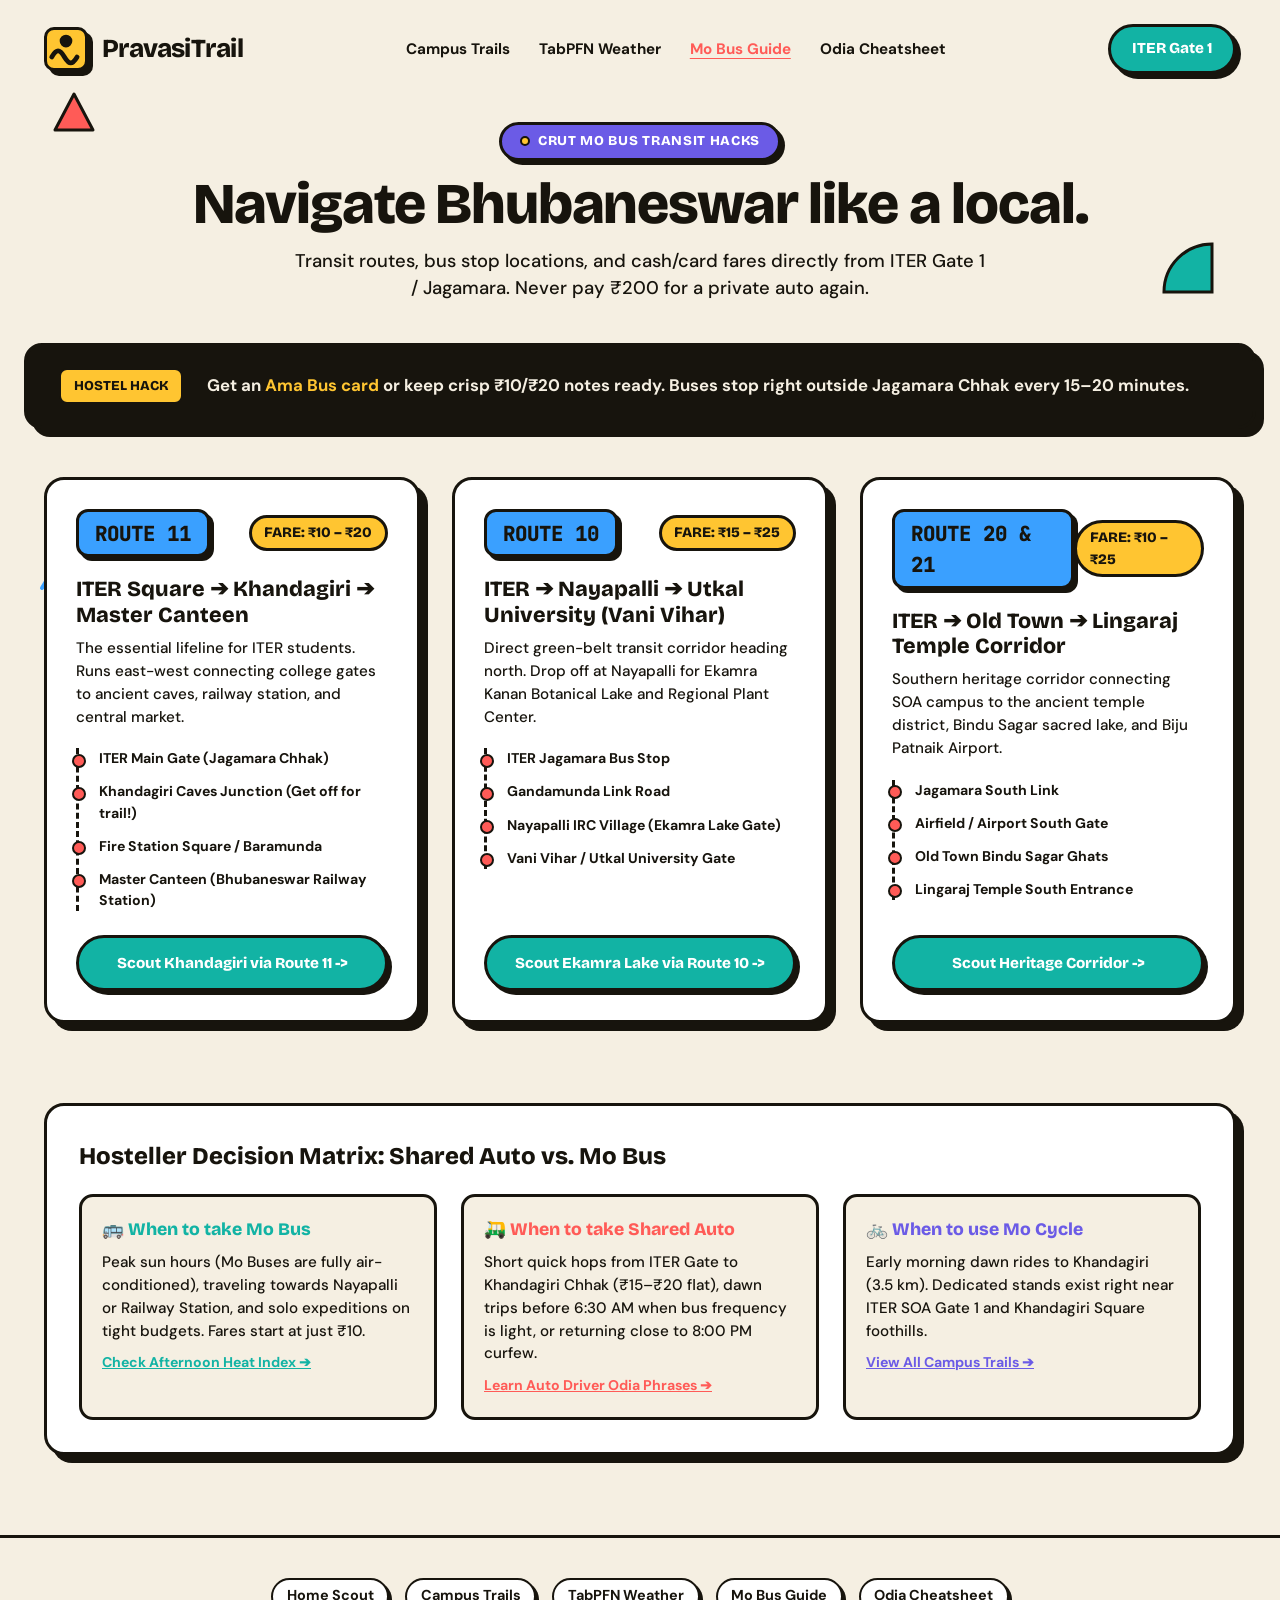
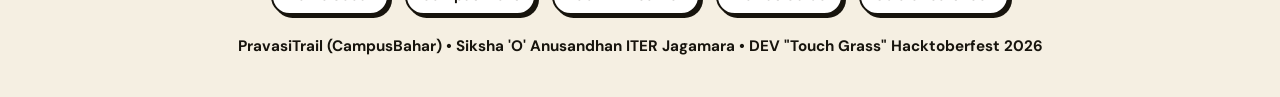
==== static/mobus.html @ 9d5cad92 "initial commit" ====
<!DOCTYPE html>
<html lang="en">
<head>
  <meta charset="UTF-8">
  <meta name="viewport" content="width=device-width, initial-scale=1.0">
  <title>Mo Bus Guide | PravasiTrail (CampusBahar)</title>
  <link rel="preconnect" href="https://fonts.googleapis.com">
  <link rel="preconnect" href="https://fonts.gstatic.com" crossorigin>
  <link href="https://fonts.googleapis.com/css2?family=Bricolage+Grotesque:opsz,wght@12..96,700;12..96,800&family=DM+Sans:wght@400;500;700&family=JetBrains+Mono:wght@600;800&display=swap" rel="stylesheet">
  <style>
    :root {
      --bg-cream: #f5efe2;
      --ink: #17140d;
      --teal: #12b3a4;
      --coral: #ff5b57;
      --mustard: #ffc531;
      --violet: #6b5be6;
      --sky: #3aa0ff;
      --white: #ffffff;
      
      --font-display: 'Bricolage Grotesque', -apple-system, BlinkMacSystemFont, sans-serif;
      --font-body: 'DM Sans', -apple-system, BlinkMacSystemFont, sans-serif;
      --font-mono: 'JetBrains Mono', monospace;
      
      --border-hard: 3px solid #17140d;
      --shadow-lg: 8px 8px 0 #17140d;
      --shadow-md: 5px 5px 0 #17140d;
      --shadow-sm: 4px 4px 0 #17140d;
      --shadow-active: 2px 2px 0 #17140d;
    }

    * { box-sizing: border-box; margin: 0; padding: 0; }

    body {
      background-color: var(--bg-cream);
      color: var(--ink);
      font-family: var(--font-body);
      min-height: 100vh;
      overflow-x: hidden;
      position: relative;
      line-height: 1.5;
    }

    ::selection { background: var(--mustard); color: var(--ink); }

    /* CONFETTI ANIMATIONS */
    @keyframes drift {
      0% { transform: translateY(0px) rotate(0deg); }
      50% { transform: translateY(-24px) rotate(15deg); }
      100% { transform: translateY(0px) rotate(0deg); }
    }
    @keyframes bob {
      0% { transform: translateY(0px); }
      50% { transform: translateY(-16px); }
      100% { transform: translateY(0px); }
    }

    .confetti-layer {
      position: absolute; top: 0; left: 0; width: 100%; height: 100%;
      pointer-events: none; z-index: 0; overflow: hidden;
    }
    .confetti-item { position: absolute; pointer-events: none; }
    .c-tri-coral { top: 90px; left: 4%; animation: drift 7s ease-in-out infinite; }
    .c-arc-teal { top: 240px; right: 5%; animation: drift 9s ease-in-out infinite; }
    .c-zigzag-sky { top: 560px; left: 3%; animation: bob 7s ease-in-out infinite; }

    /* NAVBAR */
    .nav-container {
      position: relative; z-index: 10;
      max-width: 1240px; margin: 0 auto;
      padding: 1.5rem 1.5rem 1rem;
      display: flex; align-items: center; justify-content: space-between; gap: 1rem;
    }
    .brand-wrap {
      display: flex; align-items: center; gap: 0.85rem;
      text-decoration: none; color: var(--ink);
    }
    .brand-tile {
      width: 44px; height: 44px;
      background: var(--mustard);
      border: var(--border-hard);
      box-shadow: var(--shadow-md);
      border-radius: 10px;
      display: flex; align-items: center; justify-content: center;
    }
    .brand-name {
      font-family: var(--font-display);
      font-weight: 800; font-size: 26px;
      letter-spacing: -0.02em;
    }
    .nav-links { display: flex; align-items: center; gap: 1.8rem; list-style: none; }
    .nav-links a {
      color: var(--ink); font-weight: 700; font-size: 0.95rem;
      text-decoration: none; transition: color 0.15s ease;
    }
    .nav-links a:hover, .nav-links a.active {
      color: var(--coral); text-decoration: underline; text-underline-offset: 4px;
    }
    .btn-gate {
      background: var(--teal); color: var(--white);
      font-family: var(--font-display); font-weight: 800; font-size: 0.95rem;
      padding: 0.65rem 1.3rem;
      border: var(--border-hard); box-shadow: var(--shadow-md);
      border-radius: 9999px; text-decoration: none;
      display: inline-flex; align-items: center; gap: 0.4rem;
      transition: transform 0.15s ease, box-shadow 0.15s ease;
    }
    .btn-gate:hover {
      transform: translate(3px, 3px); box-shadow: var(--shadow-active);
    }

    /* HEADER */
    .page-header {
      position: relative; z-index: 1;
      max-width: 1240px; margin: 2rem auto 2.5rem;
      padding: 0 1.5rem; text-align: center;
    }
    .eyebrow-pill {
      display: inline-flex; align-items: center; gap: 0.5rem;
      background: var(--violet); color: var(--white);
      border: var(--border-hard); box-shadow: var(--shadow-sm);
      border-radius: 9999px; padding: 0.4rem 1.1rem;
      font-family: var(--font-display); font-size: 0.85rem; font-weight: 800;
      letter-spacing: 0.05em; text-transform: uppercase; margin-bottom: 0.85rem;
    }
    .eyebrow-dot {
      width: 10px; height: 10px; background: var(--mustard);
      border: 2px solid var(--ink); border-radius: 50%;
    }
    .page-title {
      font-family: var(--font-display);
      font-size: clamp(2.4rem, 4.5vw, 3.8rem);
      font-weight: 800; line-height: 1.05; letter-spacing: -0.02em;
      margin-bottom: 0.8rem;
    }
    .page-lead {
      font-size: 1.15rem; font-weight: 500;
      max-width: 700px; margin: 0 auto; color: var(--ink);
    }

    /* PRO TIPS BANNER */
    .protip-banner {
      background: var(--ink); color: var(--white);
      border: var(--border-hard); box-shadow: var(--shadow-lg);
      border-radius: 18px; max-width: 1240px; margin: 0 auto 3rem;
      padding: 1.4rem 2rem; display: flex; align-items: center; gap: 1.5rem;
    }
    .protip-badge {
      background: var(--mustard); color: var(--ink);
      font-family: var(--font-display); font-weight: 800; font-size: 0.85rem;
      border: 2px solid var(--ink); border-radius: 8px;
      padding: 0.35rem 0.8rem; text-transform: uppercase; flex-shrink: 0;
    }
    .protip-text {
      font-size: 1.05rem; font-weight: 700; color: var(--bg-cream);
    }
    .protip-text span { color: var(--mustard); }

    /* CONTENT GRID */
    .bus-grid {
      position: relative; z-index: 1;
      max-width: 1240px; margin: 0 auto 5rem;
      padding: 0 1.5rem;
      display: grid;
      grid-template-columns: repeat(auto-fit, minmax(320px, 1fr));
      gap: 2rem;
    }
    .bus-card {
      background: var(--white);
      border: var(--border-hard);
      box-shadow: var(--shadow-lg);
      border-radius: 20px;
      padding: 1.8rem;
      display: flex; flex-direction: column; justify-content: space-between;
      transition: transform 0.2s ease, box-shadow 0.2s ease;
    }
    .bus-card:hover {
      transform: translate(-3px, -3px);
      box-shadow: 11px 11px 0 var(--ink);
    }
    .bus-card-top {
      display: flex; justify-content: space-between; align-items: center;
      margin-bottom: 1.25rem;
    }
    .route-number-chip {
      font-family: var(--font-mono); font-weight: 800; font-size: 1.3rem;
      background: var(--sky); color: var(--ink);
      border: var(--border-hard); box-shadow: var(--shadow-sm);
      border-radius: 12px; padding: 0.35rem 1rem;
    }
    .fare-tag {
      font-family: var(--font-display); font-weight: 800; font-size: 0.9rem;
      background: var(--mustard); color: var(--ink);
      border: var(--border-hard); border-radius: 9999px;
      padding: 0.25rem 0.8rem;
    }
    .bus-corridor {
      font-family: var(--font-display); font-size: 1.35rem; font-weight: 800;
      margin-bottom: 0.5rem; line-height: 1.2;
    }
    .bus-desc {
      font-size: 0.95rem; font-weight: 500; color: var(--ink);
      line-height: 1.5; margin-bottom: 1.25rem;
    }

    .stop-timeline {
      list-style: none; margin-bottom: 1.5rem;
      border-left: 3px dashed var(--ink); padding-left: 1.25rem;
      display: flex; flex-direction: column; gap: 0.75rem;
    }
    .stop-point {
      font-size: 0.88rem; font-weight: 700; position: relative;
    }
    .stop-point::before {
      content: ''; position: absolute; left: -1.7rem; top: 0.35rem;
      width: 10px; height: 10px; background: var(--coral);
      border: 2px solid var(--ink); border-radius: 50%;
    }

    .btn-trail-action {
      background: var(--teal); color: var(--white);
      font-family: var(--font-display); font-weight: 800; font-size: 0.95rem;
      padding: 0.85rem; border: var(--border-hard);
      box-shadow: var(--shadow-sm); border-radius: 9999px;
      text-decoration: none; text-align: center;
      transition: transform 0.15s ease, box-shadow 0.15s ease;
    }
    .btn-trail-action:hover {
      transform: translate(2px, 2px); box-shadow: var(--shadow-active);
      background: var(--mustard); color: var(--ink);
    }

    /* EXTRA SECTION */
    .extra-section {
      max-width: 1240px; margin: 0 auto 5rem;
      padding: 0 1.5rem;
    }
    .decision-card {
      background: var(--white);
      border: var(--border-hard); box-shadow: var(--shadow-lg);
      border-radius: 20px; padding: 2rem;
    }
    .decision-title {
      font-family: var(--font-display); font-size: 1.5rem; font-weight: 800;
      margin-bottom: 1.25rem;
    }
    .decision-grid {
      display: grid; grid-template-columns: repeat(auto-fit, minmax(280px, 1fr));
      gap: 1.5rem;
    }
    .decision-box {
      background: var(--bg-cream); border: var(--border-hard);
      border-radius: 14px; padding: 1.25rem;
    }
    .decision-head {
      font-family: var(--font-display); font-size: 1.1rem; font-weight: 800;
      margin-bottom: 0.5rem; display: flex; align-items: center; gap: 0.4rem;
    }

    footer {
      border-top: var(--border-hard); background: var(--bg-cream);
      padding: 2.5rem 1.5rem; text-align: center;
      font-weight: 700; font-size: 0.95rem;
    }

    .footer-nav {
      display: flex; justify-content: center;
      gap: 1rem; flex-wrap: wrap; margin-bottom: 1.25rem;
    }
    .footer-nav a {
      color: var(--ink); font-weight: 700; text-decoration: none; font-size: 0.9rem;
      border: 2px solid var(--ink); background: var(--white);
      padding: 0.35rem 0.85rem; border-radius: 9999px;
      box-shadow: 3px 3px 0 var(--ink);
      transition: transform 0.15s ease, box-shadow 0.15s ease;
    }
    .footer-nav a:hover {
      transform: translate(2px, 2px); box-shadow: 1px 1px 0 var(--ink);
      background: var(--mustard);
    }

    .mobile-nav-bar { display: none; }

    @media (max-width: 960px) {
      .nav-links { display: none; }
      .protip-banner { flex-direction: column; align-items: flex-start; }
      .mobile-nav-bar {
        display: flex; align-items: center; justify-content: center;
        gap: 0.6rem; flex-wrap: wrap; margin: 0.5rem auto 1.5rem;
        padding: 0 1rem; position: relative; z-index: 10;
      }
      .mobile-nav-link {
        font-family: var(--font-display); font-weight: 800; font-size: 0.82rem;
        color: var(--ink); text-decoration: none;
        background: var(--white); border: 2px solid var(--ink);
        box-shadow: 3px 3px 0 var(--ink); padding: 0.35rem 0.75rem;
        border-radius: 9999px;
      }
      .mobile-nav-link:hover, .mobile-nav-link.active { background: var(--mustard); }
    }

  </style>
</head>
<body>

  <!-- CONFETTI -->
  <div class="confetti-layer" aria-hidden="true">
    <svg class="confetti-item c-tri-coral" width="46" height="46" viewBox="0 0 46 46">
      <polygon points="23,4 42,40 4,40" fill="#ff5b57" stroke="#17140d" stroke-width="3" stroke-linejoin="round"/>
    </svg>
    <svg class="confetti-item c-arc-teal" width="56" height="56" viewBox="0 0 56 56">
      <path d="M4 52 A48 48 0 0 1 52 4 L52 52 Z" fill="#12b3a4" stroke="#17140d" stroke-width="3"/>
    </svg>
    <svg class="confetti-item c-zigzag-sky" width="54" height="36" viewBox="0 0 54 36">
      <polyline points="4,28 16,8 28,28 40,8 50,28" fill="none" stroke="#3aa0ff" stroke-width="4" stroke-linecap="round" stroke-linejoin="round"/>
    </svg>
  </div>

  <!-- NAVBAR -->
  <nav class="nav-container">
    <a href="index.html" class="brand-wrap">
      <div class="brand-tile">
        <svg viewBox="0 0 24 24" fill="none" stroke="#17140d" stroke-width="3" stroke-linecap="round" stroke-linejoin="round">
          <path d="M3 17c3-5 5-5 8 0s5 5 8 0"/>
          <circle cx="12" cy="7" r="2.5" fill="#17140d"/>
        </svg>
      </div>
      <span class="brand-name">PravasiTrail</span>
    </a>

    <ul class="nav-links">
      <li><a href="trails.html">Campus Trails</a></li>
      <li><a href="weather.html">TabPFN Weather</a></li>
      <li><a href="mobus.html" class="active">Mo Bus Guide</a></li>
      <li><a href="odia.html">Odia Cheatsheet</a></li>
    </ul>

    <a href="index.html" class="btn-gate">
      <span>ITER Gate 1</span>
    </a>
  </nav>

  <!-- Mobile Quick Navigation Bar -->
  <div class="mobile-nav-bar">
    <a href="index.html" class="mobile-nav-link">🏠 Scout</a>
    <a href="trails.html" class="mobile-nav-link">🚶 Trails</a>
    <a href="weather.html" class="mobile-nav-link">☀️ Weather</a>
    <a href="mobus.html" class="mobile-nav-link active">🚌 Mo Bus</a>
    <a href="odia.html" class="mobile-nav-link">🗣️ Odia</a>
  </div>

  <!-- HEADER -->

  <header class="page-header">
    <div class="eyebrow-pill">
      <span class="eyebrow-dot"></span>
      <span>CRUT MO BUS TRANSIT HACKS</span>
    </div>
    <h1 class="page-title">Navigate Bhubaneswar like a local.</h1>
    <p class="page-lead">Transit routes, bus stop locations, and cash/card fares directly from ITER Gate 1 / Jagamara. Never pay ₹200 for a private auto again.</p>
  </header>

  <!-- PRO TIP BANNER -->
  <div style="padding: 0 1.5rem;">
    <div class="protip-banner">
      <div class="protip-badge">Hostel Hack</div>
      <div class="protip-text">
        Get an <span>Ama Bus card</span> or keep crisp ₹10/₹20 notes ready. Buses stop right outside Jagamara Chhak every 15–20 minutes.
      </div>
    </div>
  </div>

  <!-- BUS ROUTES GRID -->
  <main class="bus-grid">
    <!-- Route 11 -->
    <div class="bus-card">
      <div>
        <div class="bus-card-top">
          <span class="route-number-chip">ROUTE 11</span>
          <span class="fare-tag">FARE: ₹10 – ₹20</span>
        </div>
        <h2 class="bus-corridor">ITER Square ➔ Khandagiri ➔ Master Canteen</h2>
        <p class="bus-desc">The essential lifeline for ITER students. Runs east-west connecting college gates to ancient caves, railway station, and central market.</p>
        <ul class="stop-timeline">
          <li class="stop-point">ITER Main Gate (Jagamara Chhak)</li>
          <li class="stop-point">Khandagiri Caves Junction (Get off for trail!)</li>
          <li class="stop-point">Fire Station Square / Baramunda</li>
          <li class="stop-point">Master Canteen (Bhubaneswar Railway Station)</li>
        </ul>
      </div>
      <a href="index.html?dest=khandagiri" class="btn-trail-action">
        <span>Scout Khandagiri via Route 11 -&gt;</span>
      </a>
    </div>

    <!-- Route 10 -->
    <div class="bus-card">
      <div>
        <div class="bus-card-top">
          <span class="route-number-chip">ROUTE 10</span>
          <span class="fare-tag">FARE: ₹15 – ₹25</span>
        </div>
        <h2 class="bus-corridor">ITER ➔ Nayapalli ➔ Utkal University (Vani Vihar)</h2>
        <p class="bus-desc">Direct green-belt transit corridor heading north. Drop off at Nayapalli for Ekamra Kanan Botanical Lake and Regional Plant Center.</p>
        <ul class="stop-timeline">
          <li class="stop-point">ITER Jagamara Bus Stop</li>
          <li class="stop-point">Gandamunda Link Road</li>
          <li class="stop-point">Nayapalli IRC Village (Ekamra Lake Gate)</li>
          <li class="stop-point">Vani Vihar / Utkal University Gate</li>
        </ul>
      </div>
      <a href="index.html?dest=ekamra" class="btn-trail-action">
        <span>Scout Ekamra Lake via Route 10 -&gt;</span>
      </a>
    </div>

    <!-- Route 20 & 21 -->
    <div class="bus-card">
      <div>
        <div class="bus-card-top">
          <span class="route-number-chip">ROUTE 20 & 21</span>
          <span class="fare-tag">FARE: ₹10 – ₹25</span>
        </div>
        <h2 class="bus-corridor">ITER ➔ Old Town ➔ Lingaraj Temple Corridor</h2>
        <p class="bus-desc">Southern heritage corridor connecting SOA campus to the ancient temple district, Bindu Sagar sacred lake, and Biju Patnaik Airport.</p>
        <ul class="stop-timeline">
          <li class="stop-point">Jagamara South Link</li>
          <li class="stop-point">Airfield / Airport South Gate</li>
          <li class="stop-point">Old Town Bindu Sagar Ghats</li>
          <li class="stop-point">Lingaraj Temple South Entrance</li>
        </ul>
      </div>
      <a href="index.html?dest=dhauli" class="btn-trail-action">
        <span>Scout Heritage Corridor -&gt;</span>
      </a>
    </div>
  </main>

  <!-- DECISION MATRIX -->
  <section class="extra-section">
    <div class="decision-card">
      <h2 class="decision-title">Hosteller Decision Matrix: Shared Auto vs. Mo Bus</h2>
      <div class="decision-grid">
        <div class="decision-box">
          <h3 class="decision-head" style="color: var(--teal);">🚌 When to take Mo Bus</h3>
          <p style="font-weight: 500; font-size: 0.95rem;">
            Peak sun hours (Mo Buses are fully air-conditioned), traveling towards Nayapalli or Railway Station, and solo expeditions on tight budgets. Fares start at just ₹10.
          </p>
          <a href="weather.html" style="color: var(--teal); font-weight: 700; text-decoration: underline; display: inline-block; margin-top: 0.6rem; font-size: 0.88rem;">Check Afternoon Heat Index ➔</a>
        </div>
        <div class="decision-box">
          <h3 class="decision-head" style="color: var(--coral);">🛺 When to take Shared Auto</h3>
          <p style="font-weight: 500; font-size: 0.95rem;">
            Short quick hops from ITER Gate to Khandagiri Chhak (₹15–₹20 flat), dawn trips before 6:30 AM when bus frequency is light, or returning close to 8:00 PM curfew.
          </p>
          <a href="odia.html" style="color: var(--coral); font-weight: 700; text-decoration: underline; display: inline-block; margin-top: 0.6rem; font-size: 0.88rem;">Learn Auto Driver Odia Phrases ➔</a>
        </div>
        <div class="decision-box">
          <h3 class="decision-head" style="color: var(--violet);">🚲 When to use Mo Cycle</h3>
          <p style="font-weight: 500; font-size: 0.95rem;">
            Early morning dawn rides to Khandagiri (3.5 km). Dedicated stands exist right near ITER SOA Gate 1 and Khandagiri Square foothills.
          </p>
          <a href="trails.html" style="color: var(--violet); font-weight: 700; text-decoration: underline; display: inline-block; margin-top: 0.6rem; font-size: 0.88rem;">View All Campus Trails ➔</a>
        </div>
      </div>
    </div>
  </section>

  <footer>
    <div class="footer-nav">
      <a href="index.html">Home Scout</a>
      <a href="trails.html">Campus Trails</a>
      <a href="weather.html">TabPFN Weather</a>
      <a href="mobus.html">Mo Bus Guide</a>
      <a href="odia.html">Odia Cheatsheet</a>
    </div>
    <p>PravasiTrail (CampusBahar) • Siksha 'O' Anusandhan ITER Jagamara • DEV "Touch Grass" Hacktoberfest 2026</p>
  </footer>


</body>
</html>
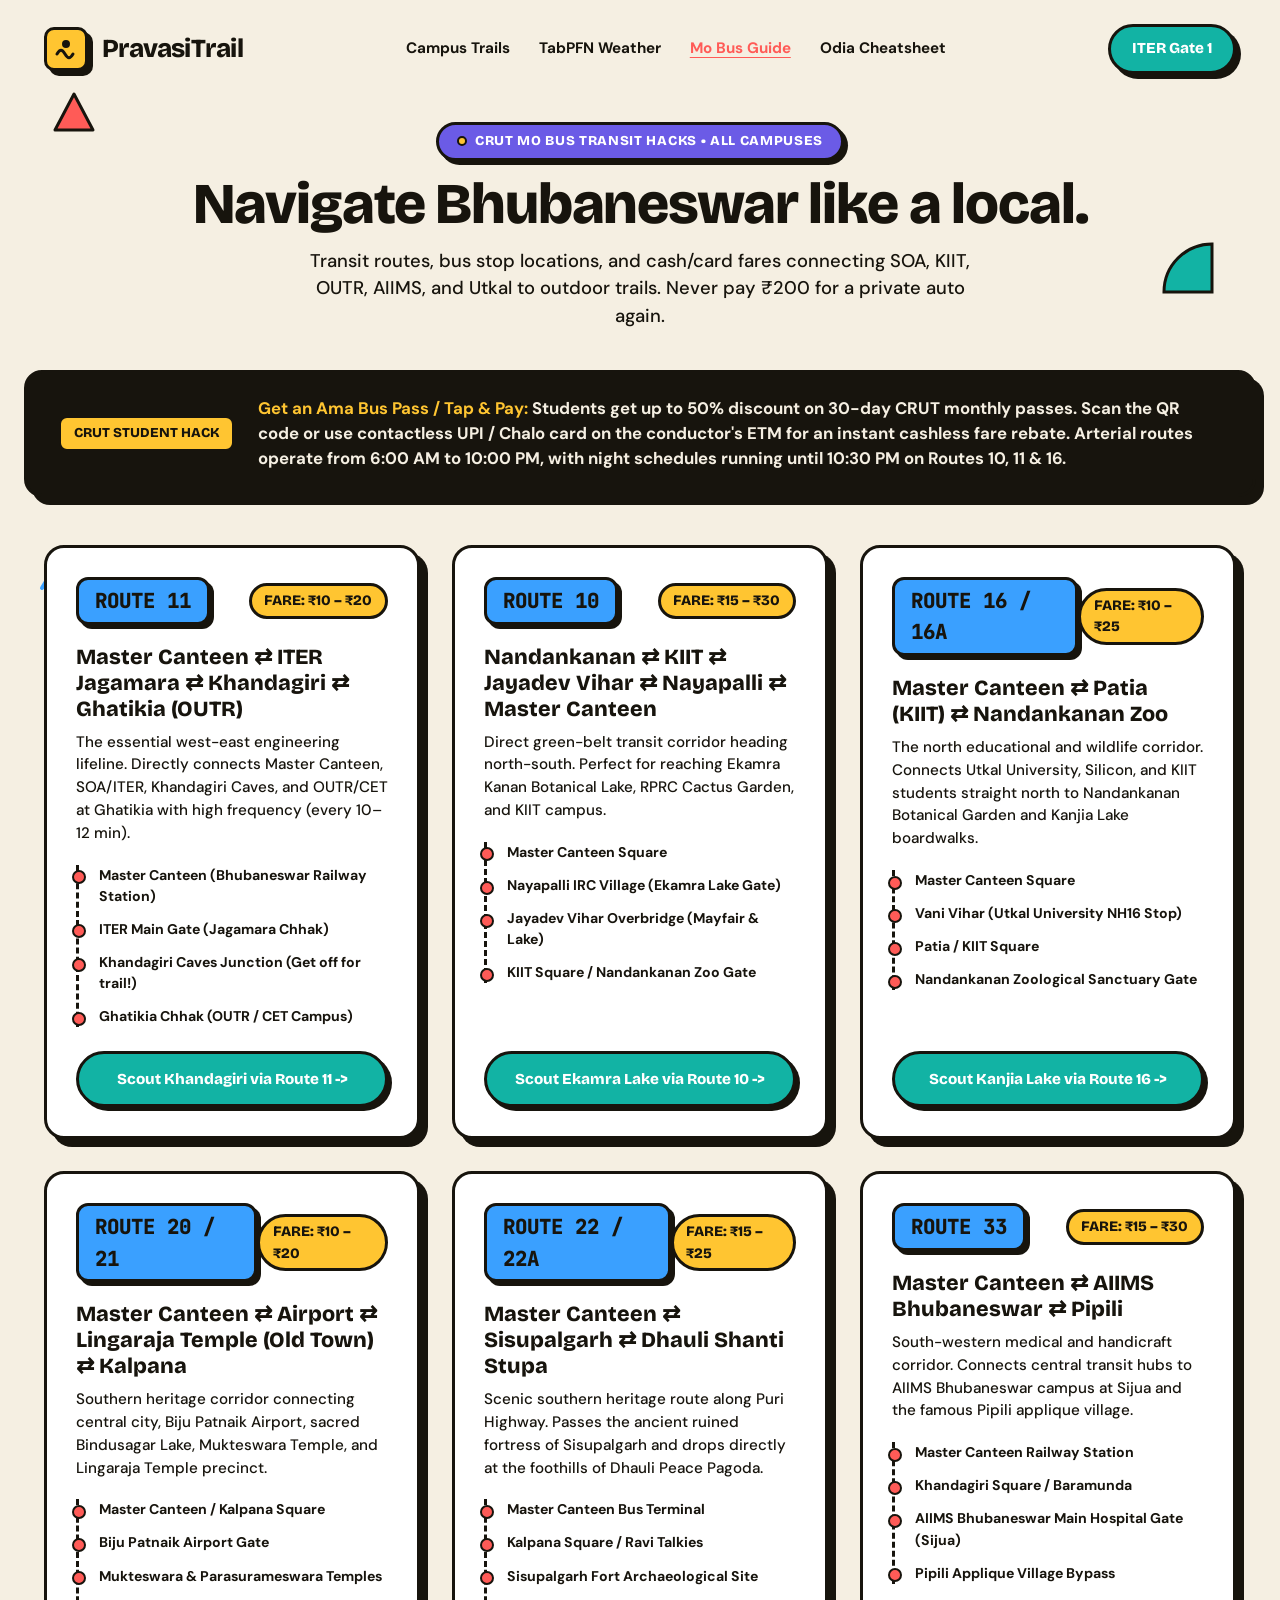
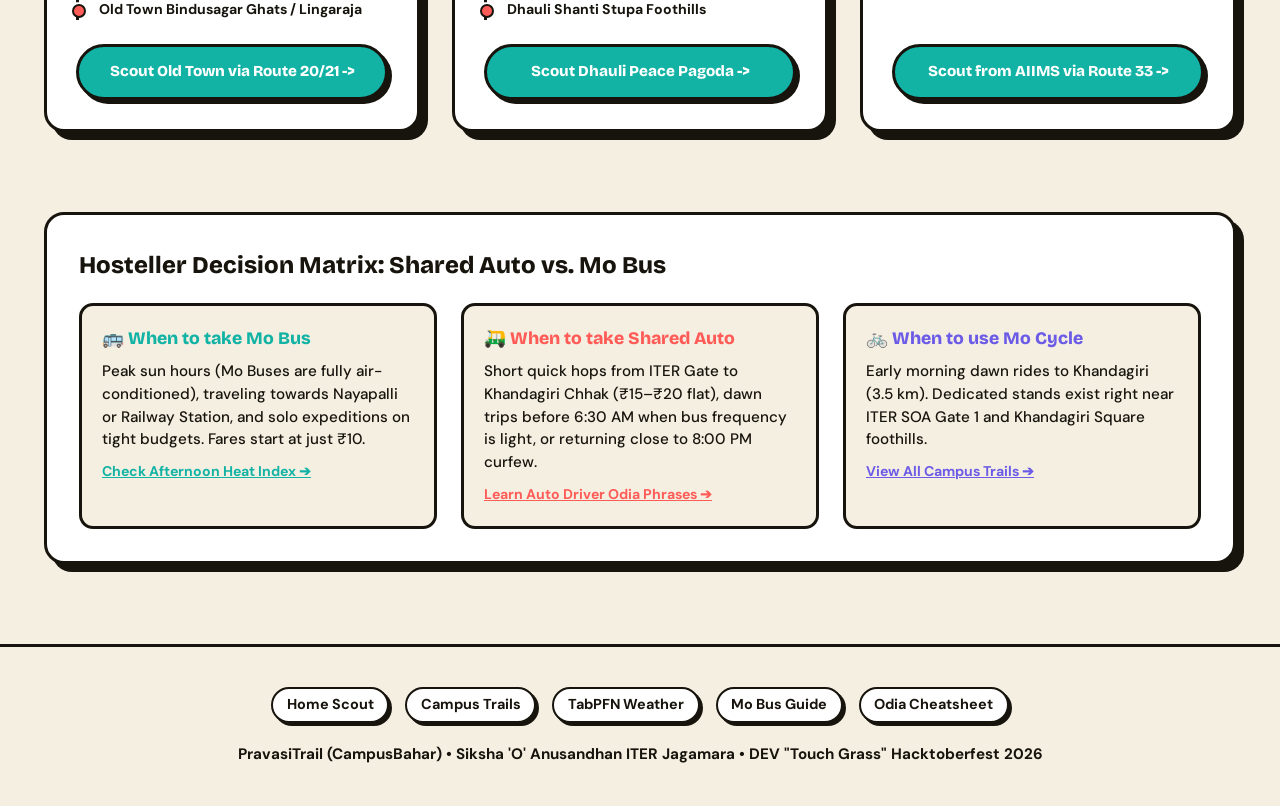
==== commit 603ceab0: "adding major changes" ====
--- a/static/mobus.html
+++ b/static/mobus.html
@@ -71,32 +71,37 @@
       padding: 1.5rem 1.5rem 1rem;
       display: flex; align-items: center; justify-content: space-between; gap: 1rem;
     }
-    .brand-wrap {
+    .brand-wrap, .nav-brand {
       display: flex; align-items: center; gap: 0.85rem;
       text-decoration: none; color: var(--ink);
     }
-    .brand-tile {
+    .brand-tile, .logo-box {
       width: 44px; height: 44px;
       background: var(--mustard);
       border: var(--border-hard);
       box-shadow: var(--shadow-md);
       border-radius: 10px;
       display: flex; align-items: center; justify-content: center;
-    }
-    .brand-name {
+      transition: transform 0.15s ease, box-shadow 0.15s ease;
+    }
+    .brand-tile:hover, .logo-box:hover {
+      transform: translate(2px, 2px); box-shadow: var(--shadow-active);
+    }
+    .brand-tile svg, .logo-box svg { width: 24px; height: 24px; }
+    .brand-name, .nav-brand span {
       font-family: var(--font-display);
       font-weight: 800; font-size: 26px;
       letter-spacing: -0.02em;
     }
     .nav-links { display: flex; align-items: center; gap: 1.8rem; list-style: none; }
-    .nav-links a {
+    .nav-links a, .nav-link {
       color: var(--ink); font-weight: 700; font-size: 0.95rem;
       text-decoration: none; transition: color 0.15s ease;
     }
-    .nav-links a:hover, .nav-links a.active {
+    .nav-links a:hover, .nav-link:hover, .nav-links a.active, .nav-link.active {
       color: var(--coral); text-decoration: underline; text-underline-offset: 4px;
     }
-    .btn-gate {
+    .btn-gate, .nav-cta-btn {
       background: var(--teal); color: var(--white);
       font-family: var(--font-display); font-weight: 800; font-size: 0.95rem;
       padding: 0.65rem 1.3rem;
@@ -105,7 +110,7 @@
       display: inline-flex; align-items: center; gap: 0.4rem;
       transition: transform 0.15s ease, box-shadow 0.15s ease;
     }
-    .btn-gate:hover {
+    .btn-gate:hover, .nav-cta-btn:hover {
       transform: translate(3px, 3px); box-shadow: var(--shadow-active);
     }
 
@@ -318,35 +323,33 @@
 
   <!-- NAVBAR -->
   <nav class="nav-container">
-    <a href="index.html" class="brand-wrap">
-      <div class="brand-tile">
+    <a href="/" class="nav-brand">
+      <div class="logo-box">
         <svg viewBox="0 0 24 24" fill="none" stroke="#17140d" stroke-width="3" stroke-linecap="round" stroke-linejoin="round">
           <path d="M3 17c3-5 5-5 8 0s5 5 8 0"/>
           <circle cx="12" cy="7" r="2.5" fill="#17140d"/>
         </svg>
       </div>
-      <span class="brand-name">PravasiTrail</span>
+      <span>PravasiTrail</span>
     </a>
 
-    <ul class="nav-links">
-      <li><a href="trails.html">Campus Trails</a></li>
-      <li><a href="weather.html">TabPFN Weather</a></li>
-      <li><a href="mobus.html" class="active">Mo Bus Guide</a></li>
-      <li><a href="odia.html">Odia Cheatsheet</a></li>
-    </ul>
-
-    <a href="index.html" class="btn-gate">
-      <span>ITER Gate 1</span>
-    </a>
+    <div class="nav-links">
+      <a href="/trails" class="nav-link">Campus Trails</a>
+      <a href="/weather" class="nav-link">TabPFN Weather</a>
+      <a href="/mobus" class="nav-link active">Mo Bus Guide</a>
+      <a href="/odia" class="nav-link">Odia Cheatsheet</a>
+    </div>
+
+    <a href="/" class="nav-cta-btn">ITER Gate 1</a>
   </nav>
 
   <!-- Mobile Quick Navigation Bar -->
   <div class="mobile-nav-bar">
-    <a href="index.html" class="mobile-nav-link">🏠 Scout</a>
-    <a href="trails.html" class="mobile-nav-link">🚶 Trails</a>
-    <a href="weather.html" class="mobile-nav-link">☀️ Weather</a>
-    <a href="mobus.html" class="mobile-nav-link active">🚌 Mo Bus</a>
-    <a href="odia.html" class="mobile-nav-link">🗣️ Odia</a>
+    <a href="/" class="mobile-nav-link">🏠 Scout</a>
+    <a href="/trails" class="mobile-nav-link">🚶 Trails</a>
+    <a href="/weather" class="mobile-nav-link">☀️ Weather</a>
+    <a href="/mobus" class="mobile-nav-link active">🚌 Mo Bus</a>
+    <a href="/odia" class="mobile-nav-link">🗣️ Odia</a>
   </div>
 
   <!-- HEADER -->
@@ -354,18 +357,18 @@
   <header class="page-header">
     <div class="eyebrow-pill">
       <span class="eyebrow-dot"></span>
-      <span>CRUT MO BUS TRANSIT HACKS</span>
+      <span>CRUT MO BUS TRANSIT HACKS • ALL CAMPUSES</span>
     </div>
     <h1 class="page-title">Navigate Bhubaneswar like a local.</h1>
-    <p class="page-lead">Transit routes, bus stop locations, and cash/card fares directly from ITER Gate 1 / Jagamara. Never pay ₹200 for a private auto again.</p>
+    <p class="page-lead">Transit routes, bus stop locations, and cash/card fares connecting SOA, KIIT, OUTR, AIIMS, and Utkal to outdoor trails. Never pay ₹200 for a private auto again.</p>
   </header>
 
   <!-- PRO TIP BANNER -->
   <div style="padding: 0 1.5rem;">
     <div class="protip-banner">
-      <div class="protip-badge">Hostel Hack</div>
+      <div class="protip-badge">CRUT Student Hack</div>
       <div class="protip-text">
-        Get an <span>Ama Bus card</span> or keep crisp ₹10/₹20 notes ready. Buses stop right outside Jagamara Chhak every 15–20 minutes.
+        <span>Get an Ama Bus Pass / Tap & Pay:</span> Students get up to 50% discount on 30-day CRUT monthly passes. Scan the QR code or use contactless UPI / Chalo card on the conductor's ETM for an instant cashless fare rebate. Arterial routes operate from 6:00 AM to 10:00 PM, with night schedules running until 10:30 PM on Routes 10, 11 & 16.
       </div>
     </div>
   </div>
@@ -379,16 +382,16 @@
           <span class="route-number-chip">ROUTE 11</span>
           <span class="fare-tag">FARE: ₹10 – ₹20</span>
         </div>
-        <h2 class="bus-corridor">ITER Square ➔ Khandagiri ➔ Master Canteen</h2>
-        <p class="bus-desc">The essential lifeline for ITER students. Runs east-west connecting college gates to ancient caves, railway station, and central market.</p>
+        <h2 class="bus-corridor">Master Canteen ⇄ ITER Jagamara ⇄ Khandagiri ⇄ Ghatikia (OUTR)</h2>
+        <p class="bus-desc">The essential west-east engineering lifeline. Directly connects Master Canteen, SOA/ITER, Khandagiri Caves, and OUTR/CET at Ghatikia with high frequency (every 10–12 min).</p>
         <ul class="stop-timeline">
+          <li class="stop-point">Master Canteen (Bhubaneswar Railway Station)</li>
           <li class="stop-point">ITER Main Gate (Jagamara Chhak)</li>
           <li class="stop-point">Khandagiri Caves Junction (Get off for trail!)</li>
-          <li class="stop-point">Fire Station Square / Baramunda</li>
-          <li class="stop-point">Master Canteen (Bhubaneswar Railway Station)</li>
+          <li class="stop-point">Ghatikia Chhak (OUTR / CET Campus)</li>
         </ul>
       </div>
-      <a href="index.html?dest=khandagiri" class="btn-trail-action">
+      <a href="/?dest=khandagiri&campus=iter" class="btn-trail-action">
         <span>Scout Khandagiri via Route 11 -&gt;</span>
       </a>
     </div>
@@ -398,40 +401,103 @@
       <div>
         <div class="bus-card-top">
           <span class="route-number-chip">ROUTE 10</span>
-          <span class="fare-tag">FARE: ₹15 – ₹25</span>
-        </div>
-        <h2 class="bus-corridor">ITER ➔ Nayapalli ➔ Utkal University (Vani Vihar)</h2>
-        <p class="bus-desc">Direct green-belt transit corridor heading north. Drop off at Nayapalli for Ekamra Kanan Botanical Lake and Regional Plant Center.</p>
+          <span class="fare-tag">FARE: ₹15 – ₹30</span>
+        </div>
+        <h2 class="bus-corridor">Nandankanan ⇄ KIIT ⇄ Jayadev Vihar ⇄ Nayapalli ⇄ Master Canteen</h2>
+        <p class="bus-desc">Direct green-belt transit corridor heading north-south. Perfect for reaching Ekamra Kanan Botanical Lake, RPRC Cactus Garden, and KIIT campus.</p>
         <ul class="stop-timeline">
-          <li class="stop-point">ITER Jagamara Bus Stop</li>
-          <li class="stop-point">Gandamunda Link Road</li>
+          <li class="stop-point">Master Canteen Square</li>
           <li class="stop-point">Nayapalli IRC Village (Ekamra Lake Gate)</li>
-          <li class="stop-point">Vani Vihar / Utkal University Gate</li>
+          <li class="stop-point">Jayadev Vihar Overbridge (Mayfair & Lake)</li>
+          <li class="stop-point">KIIT Square / Nandankanan Zoo Gate</li>
         </ul>
       </div>
-      <a href="index.html?dest=ekamra" class="btn-trail-action">
+      <a href="/?dest=ekamra&campus=kiit" class="btn-trail-action">
         <span>Scout Ekamra Lake via Route 10 -&gt;</span>
       </a>
     </div>
 
-    <!-- Route 20 & 21 -->
+    <!-- Route 16 / 16A -->
     <div class="bus-card">
       <div>
         <div class="bus-card-top">
-          <span class="route-number-chip">ROUTE 20 & 21</span>
+          <span class="route-number-chip">ROUTE 16 / 16A</span>
           <span class="fare-tag">FARE: ₹10 – ₹25</span>
         </div>
-        <h2 class="bus-corridor">ITER ➔ Old Town ➔ Lingaraj Temple Corridor</h2>
-        <p class="bus-desc">Southern heritage corridor connecting SOA campus to the ancient temple district, Bindu Sagar sacred lake, and Biju Patnaik Airport.</p>
+        <h2 class="bus-corridor">Master Canteen ⇄ Patia (KIIT) ⇄ Nandankanan Zoo</h2>
+        <p class="bus-desc">The north educational and wildlife corridor. Connects Utkal University, Silicon, and KIIT students straight north to Nandankanan Botanical Garden and Kanjia Lake boardwalks.</p>
         <ul class="stop-timeline">
-          <li class="stop-point">Jagamara South Link</li>
-          <li class="stop-point">Airfield / Airport South Gate</li>
-          <li class="stop-point">Old Town Bindu Sagar Ghats</li>
-          <li class="stop-point">Lingaraj Temple South Entrance</li>
+          <li class="stop-point">Master Canteen Square</li>
+          <li class="stop-point">Vani Vihar (Utkal University NH16 Stop)</li>
+          <li class="stop-point">Patia / KIIT Square</li>
+          <li class="stop-point">Nandankanan Zoological Sanctuary Gate</li>
         </ul>
       </div>
-      <a href="index.html?dest=dhauli" class="btn-trail-action">
-        <span>Scout Heritage Corridor -&gt;</span>
+      <a href="/?dest=nandankanan&campus=kiit" class="btn-trail-action">
+        <span>Scout Kanjia Lake via Route 16 -&gt;</span>
+      </a>
+    </div>
+
+    <!-- Route 20 / 21 -->
+    <div class="bus-card">
+      <div>
+        <div class="bus-card-top">
+          <span class="route-number-chip">ROUTE 20 / 21</span>
+          <span class="fare-tag">FARE: ₹10 – ₹20</span>
+        </div>
+        <h2 class="bus-corridor">Master Canteen ⇄ Airport ⇄ Lingaraja Temple (Old Town) ⇄ Kalpana</h2>
+        <p class="bus-desc">Southern heritage corridor connecting central city, Biju Patnaik Airport, sacred Bindusagar Lake, Mukteswara Temple, and Lingaraja Temple precinct.</p>
+        <ul class="stop-timeline">
+          <li class="stop-point">Master Canteen / Kalpana Square</li>
+          <li class="stop-point">Biju Patnaik Airport Gate</li>
+          <li class="stop-point">Mukteswara & Parasurameswara Temples</li>
+          <li class="stop-point">Old Town Bindusagar Ghats / Lingaraja</li>
+        </ul>
+      </div>
+      <a href="/?dest=lingaraja&campus=iter" class="btn-trail-action">
+        <span>Scout Old Town via Route 20/21 -&gt;</span>
+      </a>
+    </div>
+
+    <!-- Route 22 / 22A -->
+    <div class="bus-card">
+      <div>
+        <div class="bus-card-top">
+          <span class="route-number-chip">ROUTE 22 / 22A</span>
+          <span class="fare-tag">FARE: ₹15 – ₹25</span>
+        </div>
+        <h2 class="bus-corridor">Master Canteen ⇄ Sisupalgarh ⇄ Dhauli Shanti Stupa</h2>
+        <p class="bus-desc">Scenic southern heritage route along Puri Highway. Passes the ancient ruined fortress of Sisupalgarh and drops directly at the foothills of Dhauli Peace Pagoda.</p>
+        <ul class="stop-timeline">
+          <li class="stop-point">Master Canteen Bus Terminal</li>
+          <li class="stop-point">Kalpana Square / Ravi Talkies</li>
+          <li class="stop-point">Sisupalgarh Fort Archaeological Site</li>
+          <li class="stop-point">Dhauli Shanti Stupa Foothills</li>
+        </ul>
+      </div>
+      <a href="/?dest=dhauli&campus=iter" class="btn-trail-action">
+        <span>Scout Dhauli Peace Pagoda -&gt;</span>
+      </a>
+    </div>
+
+    <!-- Route 33 -->
+    <div class="bus-card">
+      <div>
+        <div class="bus-card-top">
+          <span class="route-number-chip">ROUTE 33</span>
+          <span class="fare-tag">FARE: ₹15 – ₹30</span>
+        </div>
+        <h2 class="bus-corridor">Master Canteen ⇄ AIIMS Bhubaneswar ⇄ Pipili</h2>
+        <p class="bus-desc">South-western medical and handicraft corridor. Connects central transit hubs to AIIMS Bhubaneswar campus at Sijua and the famous Pipili applique village.</p>
+        <ul class="stop-timeline">
+          <li class="stop-point">Master Canteen Railway Station</li>
+          <li class="stop-point">Khandagiri Square / Baramunda</li>
+          <li class="stop-point">AIIMS Bhubaneswar Main Hospital Gate (Sijua)</li>
+          <li class="stop-point">Pipili Applique Village Bypass</li>
+        </ul>
+      </div>
+      <a href="/?dest=dhauli&campus=aiims" class="btn-trail-action">
+        <span>Scout from AIIMS via Route 33 -&gt;</span>
       </a>
     </div>
   </main>
@@ -446,21 +512,21 @@
           <p style="font-weight: 500; font-size: 0.95rem;">
             Peak sun hours (Mo Buses are fully air-conditioned), traveling towards Nayapalli or Railway Station, and solo expeditions on tight budgets. Fares start at just ₹10.
           </p>
-          <a href="weather.html" style="color: var(--teal); font-weight: 700; text-decoration: underline; display: inline-block; margin-top: 0.6rem; font-size: 0.88rem;">Check Afternoon Heat Index ➔</a>
+          <a href="/weather" style="color: var(--teal); font-weight: 700; text-decoration: underline; display: inline-block; margin-top: 0.6rem; font-size: 0.88rem;">Check Afternoon Heat Index ➔</a>
         </div>
         <div class="decision-box">
           <h3 class="decision-head" style="color: var(--coral);">🛺 When to take Shared Auto</h3>
           <p style="font-weight: 500; font-size: 0.95rem;">
             Short quick hops from ITER Gate to Khandagiri Chhak (₹15–₹20 flat), dawn trips before 6:30 AM when bus frequency is light, or returning close to 8:00 PM curfew.
           </p>
-          <a href="odia.html" style="color: var(--coral); font-weight: 700; text-decoration: underline; display: inline-block; margin-top: 0.6rem; font-size: 0.88rem;">Learn Auto Driver Odia Phrases ➔</a>
+          <a href="/odia" style="color: var(--coral); font-weight: 700; text-decoration: underline; display: inline-block; margin-top: 0.6rem; font-size: 0.88rem;">Learn Auto Driver Odia Phrases ➔</a>
         </div>
         <div class="decision-box">
           <h3 class="decision-head" style="color: var(--violet);">🚲 When to use Mo Cycle</h3>
           <p style="font-weight: 500; font-size: 0.95rem;">
             Early morning dawn rides to Khandagiri (3.5 km). Dedicated stands exist right near ITER SOA Gate 1 and Khandagiri Square foothills.
           </p>
-          <a href="trails.html" style="color: var(--violet); font-weight: 700; text-decoration: underline; display: inline-block; margin-top: 0.6rem; font-size: 0.88rem;">View All Campus Trails ➔</a>
+          <a href="/trails" style="color: var(--violet); font-weight: 700; text-decoration: underline; display: inline-block; margin-top: 0.6rem; font-size: 0.88rem;">View All Campus Trails ➔</a>
         </div>
       </div>
     </div>
@@ -468,15 +534,32 @@
 
   <footer>
     <div class="footer-nav">
-      <a href="index.html">Home Scout</a>
-      <a href="trails.html">Campus Trails</a>
-      <a href="weather.html">TabPFN Weather</a>
-      <a href="mobus.html">Mo Bus Guide</a>
-      <a href="odia.html">Odia Cheatsheet</a>
+      <a href="/">Home Scout</a>
+      <a href="/trails">Campus Trails</a>
+      <a href="/weather">TabPFN Weather</a>
+      <a href="/mobus">Mo Bus Guide</a>
+      <a href="/odia">Odia Cheatsheet</a>
     </div>
     <p>PravasiTrail (CampusBahar) • Siksha 'O' Anusandhan ITER Jagamara • DEV "Touch Grass" Hacktoberfest 2026</p>
   </footer>
 
 
+  <script>
+    // Ensure seamless navigation when browsing static files directly via file:// protocol
+    window.addEventListener('DOMContentLoaded', () => {
+      if (window.location.protocol === 'file:') {
+        document.querySelectorAll('a[href^="/"]').forEach(a => {
+          const path = a.getAttribute('href');
+          if (path === '/') {
+            a.setAttribute('href', 'index.html');
+          } else if (path.startsWith('/?')) {
+            a.setAttribute('href', path.replace('/?', 'index.html?'));
+          } else if (path.startsWith('/') && !path.includes('.html')) {
+            a.setAttribute('href', path.replace(/^\//, '') + '.html');
+          }
+        });
+      }
+    });
+  </script>
 </body>
 </html>
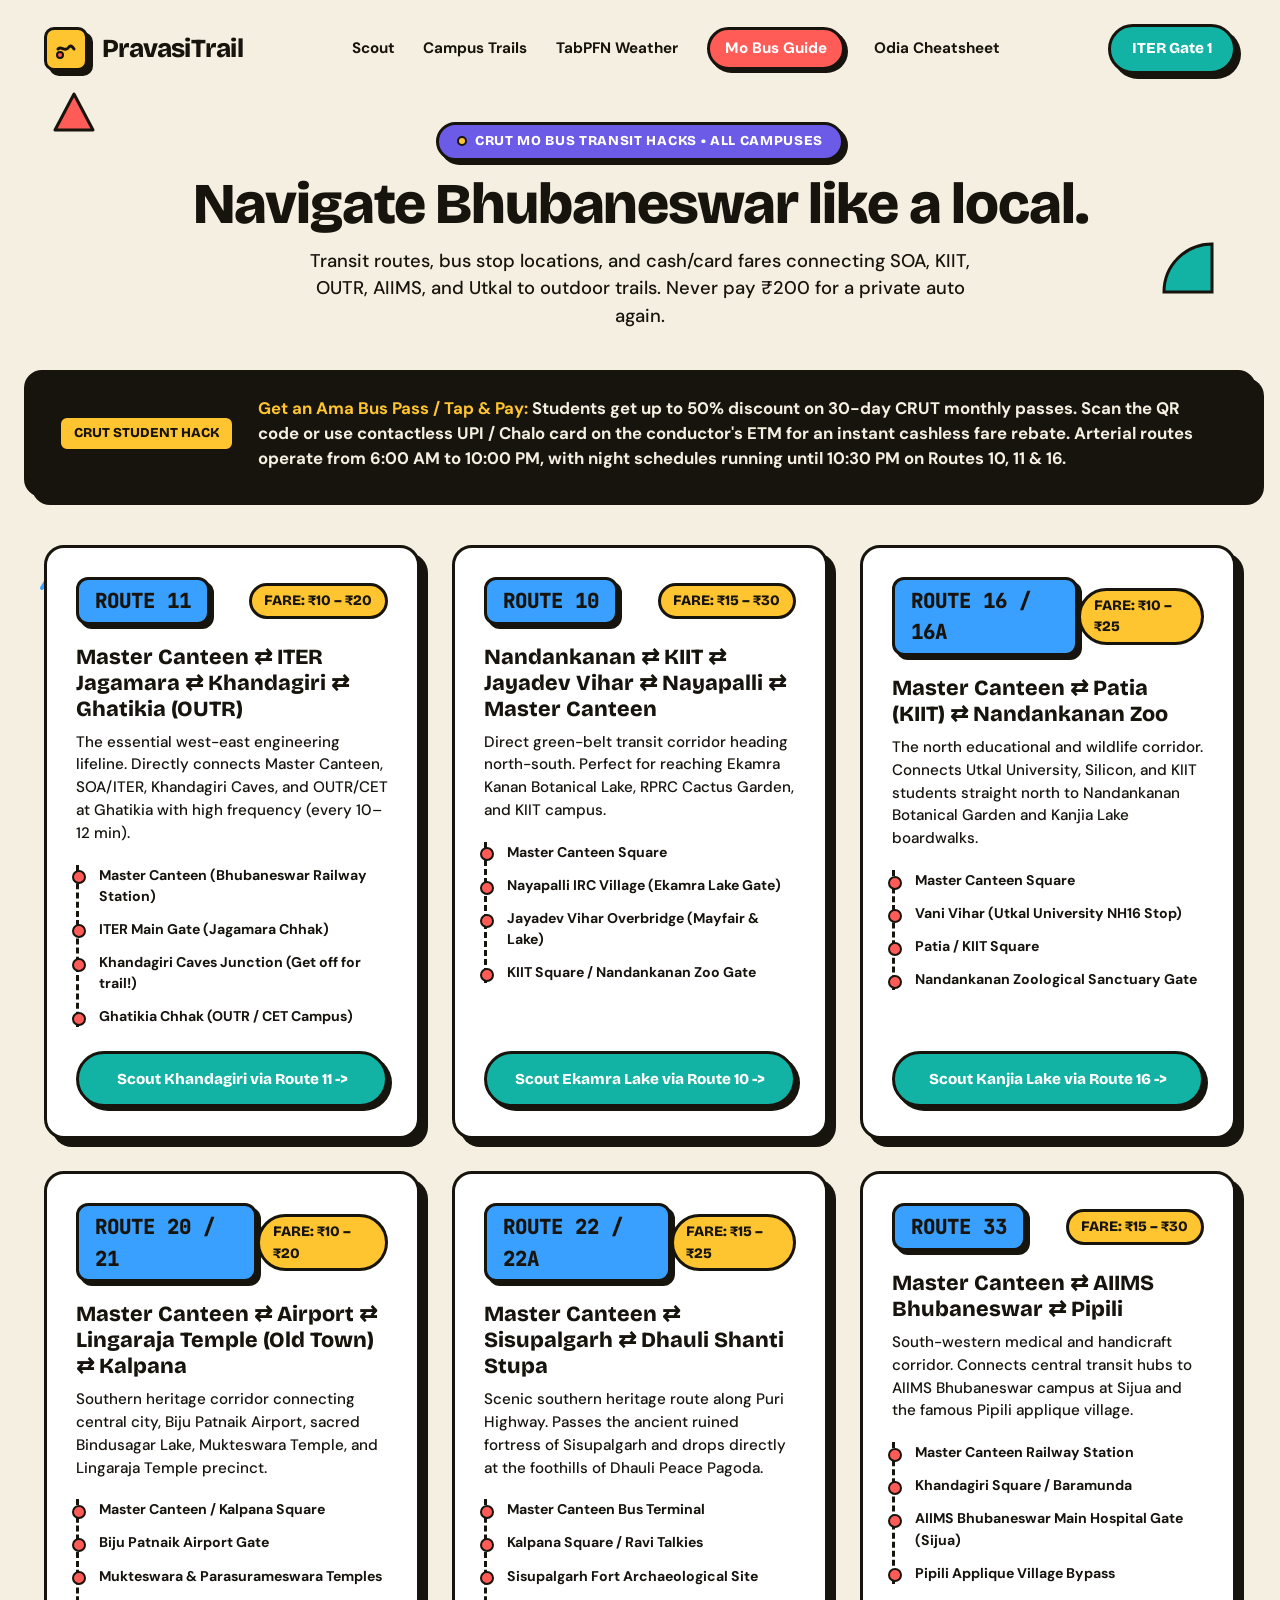
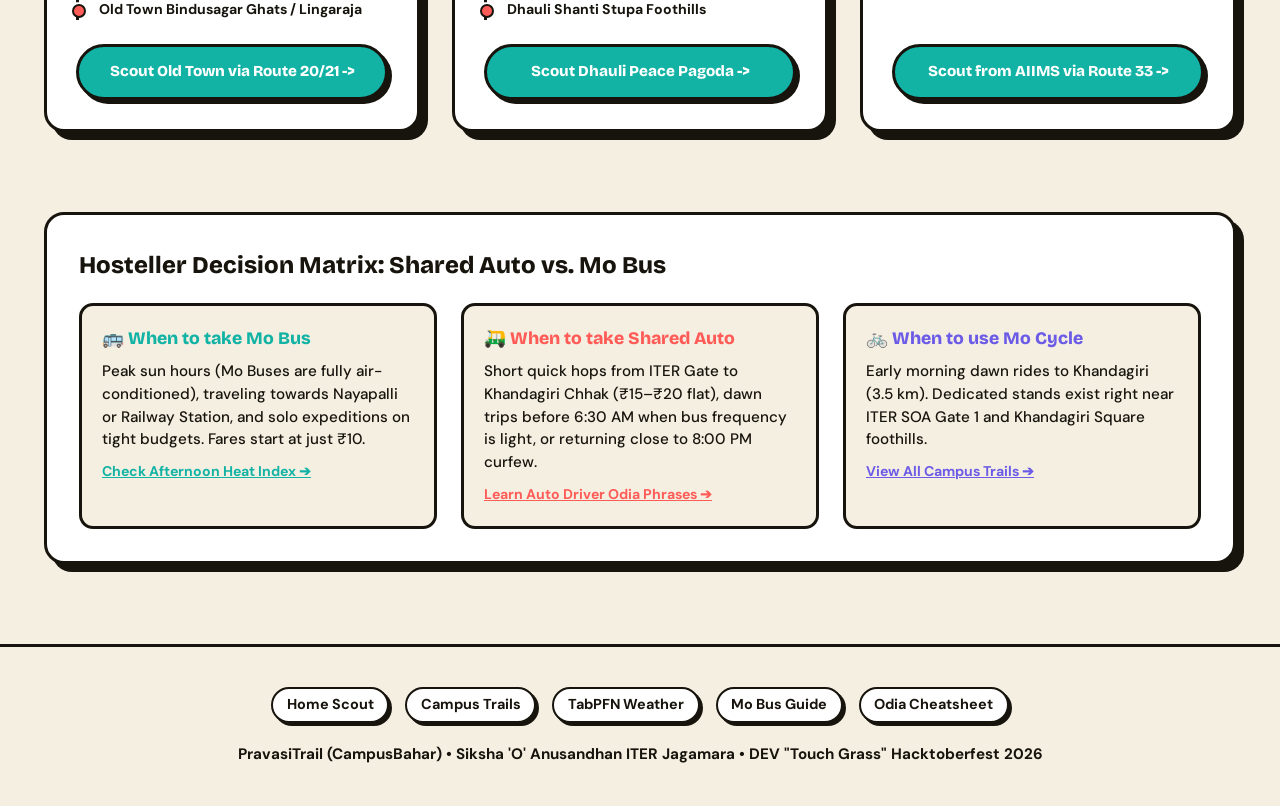
==== commit 99f4b0ef: "Configure production backend" ====
--- a/static/mobus.html
+++ b/static/mobus.html
@@ -7,6 +7,7 @@
   <link rel="preconnect" href="https://fonts.googleapis.com">
   <link rel="preconnect" href="https://fonts.gstatic.com" crossorigin>
   <link href="https://fonts.googleapis.com/css2?family=Bricolage+Grotesque:opsz,wght@12..96,700;12..96,800&family=DM+Sans:wght@400;500;700&family=JetBrains+Mono:wght@600;800&display=swap" rel="stylesheet">
+  <link rel="stylesheet" href="style.css">
   <style>
     :root {
       --bg-cream: #f5efe2;
@@ -88,18 +89,49 @@
       transform: translate(2px, 2px); box-shadow: var(--shadow-active);
     }
     .brand-tile svg, .logo-box svg { width: 24px; height: 24px; }
-    .brand-name, .nav-brand span {
+    .brand-name, .brand-text, .nav-brand span {
       font-family: var(--font-display);
       font-weight: 800; font-size: 26px;
       letter-spacing: -0.02em;
+    }
+
+    select, input, textarea {
+      outline: none !important;
+      border: 3px solid #17140d !important;
+      background-color: #f5efe2 !important;
+      color: #17140d !important;
+      box-shadow: 4px 4px 0 #17140d !important;
+      -webkit-appearance: none;
+      -moz-appearance: none;
+      appearance: none;
+      border-radius: 12px;
+      padding: 10px 14px;
+    }
+    select:focus, input:focus, textarea:focus {
+      outline: none !important;
+      border-color: #17140d !important;
+      box-shadow: 6px 6px 0 #17140d !important;
+    }
+    option {
+      background-color: #f5efe2 !important;
+      color: #17140d !important;
     }
     .nav-links { display: flex; align-items: center; gap: 1.8rem; list-style: none; }
     .nav-links a, .nav-link {
       color: var(--ink); font-weight: 700; font-size: 0.95rem;
       text-decoration: none; transition: color 0.15s ease;
     }
-    .nav-links a:hover, .nav-link:hover, .nav-links a.active, .nav-link.active {
+    .nav-links a:hover, .nav-link:hover {
       color: var(--coral); text-decoration: underline; text-underline-offset: 4px;
+    }
+    .nav-links a.active, .nav-link.active {
+      background: #ff5b57 !important;
+      color: #ffffff !important;
+      padding: 0.45rem 0.95rem !important;
+      border: 3px solid #17140d !important;
+      border-radius: 9999px !important;
+      box-shadow: 3px 3px 0 #17140d !important;
+      text-decoration: none !important;
     }
     .btn-gate, .nav-cta-btn {
       background: var(--teal); color: var(--white);
@@ -301,7 +333,12 @@
         box-shadow: 3px 3px 0 var(--ink); padding: 0.35rem 0.75rem;
         border-radius: 9999px;
       }
-      .mobile-nav-link:hover, .mobile-nav-link.active { background: var(--mustard); }
+      .mobile-nav-link:hover { background: var(--mustard); }
+      .mobile-nav-link.active {
+        background: #ff5b57 !important;
+        color: #ffffff !important;
+        box-shadow: 3px 3px 0 var(--ink) !important;
+      }
     }
 
   </style>
@@ -325,15 +362,16 @@
   <nav class="nav-container">
     <a href="/" class="nav-brand">
       <div class="logo-box">
-        <svg viewBox="0 0 24 24" fill="none" stroke="#17140d" stroke-width="3" stroke-linecap="round" stroke-linejoin="round">
-          <path d="M3 17c3-5 5-5 8 0s5 5 8 0"/>
-          <circle cx="12" cy="7" r="2.5" fill="#17140d"/>
+        <svg width="24" height="24" viewBox="0 0 24 24" fill="none">
+          <path d="M4 12C7 8 11 16 15 10C17 7 20 12 20 12" stroke="#17140d" stroke-width="3" stroke-linecap="round"/>
+          <circle cx="6" cy="18" r="3" fill="#ff5b57" stroke="#17140d" stroke-width="2"/>
         </svg>
       </div>
-      <span>PravasiTrail</span>
+      <span class="brand-text">PravasiTrail</span>
     </a>
 
     <div class="nav-links">
+      <a href="/" class="nav-link">Scout</a>
       <a href="/trails" class="nav-link">Campus Trails</a>
       <a href="/weather" class="nav-link">TabPFN Weather</a>
       <a href="/mobus" class="nav-link active">Mo Bus Guide</a>
--- a/static/style.css
+++ b/static/style.css
@@ -0,0 +1,243 @@
+/* =========================================================
+   PravasiTrail (CampusBahar) - Global Memphis Design System
+   Warm cream #f5efe2 canvas, near-black #17140d ink, 3px solid borders,
+   flat 8px 8px 0 #17140d offset shadows, saturated retro fills.
+   ========================================================= */
+
+:root {
+  --bg-cream: #f5efe2;
+  --ink: #17140d;
+  --teal: #12b3a4;
+  --coral: #ff5b57;
+  --mustard: #ffc531;
+  --violet: #6b5be6;
+  --sky: #3aa0ff;
+  --white: #ffffff;
+  
+  --font-display: 'Bricolage Grotesque', -apple-system, BlinkMacSystemFont, sans-serif;
+  --font-body: 'DM Sans', -apple-system, BlinkMacSystemFont, sans-serif;
+  
+  --border-hard: 3px solid #17140d;
+  --shadow-lg: 8px 8px 0 #17140d;
+  --shadow-md: 5px 5px 0 #17140d;
+  --shadow-sm: 4px 4px 0 #17140d;
+  --shadow-active: 2px 2px 0 #17140d;
+}
+
+/* =========================================================
+   1. Universal Dropdown & Input Styling
+   Standardized appearance: none, SVG arrow, focus box-shadow
+   ========================================================= */
+select, input, textarea, .memphis-select {
+  appearance: none !important;
+  -webkit-appearance: none !important;
+  -moz-appearance: none !important;
+  outline: none !important;
+  border: 3px solid #17140d !important;
+  background-color: #f5efe2 !important;
+  color: #17140d !important;
+  box-shadow: 4px 4px 0 #17140d !important;
+  border-radius: 12px;
+  padding: 10px 14px;
+  font-family: var(--font-body);
+  font-weight: 700;
+  font-size: 0.95rem;
+  transition: transform 0.15s ease, box-shadow 0.15s ease;
+}
+
+select, .memphis-select {
+  background-image: url("data:image/svg+xml,%3Csvg xmlns='http://www.w3.org/2000/svg' width='16' height='16' viewBox='0 0 24 24' fill='none' stroke='%2317140d' stroke-width='3' stroke-linecap='round' stroke-linejoin='round'%3E%3Cpath d='m6 9 6 6 6-6'/%3E%3C/svg%3E") !important;
+  background-repeat: no-repeat !important;
+  background-position: right 14px center !important;
+  background-size: 16px 16px !important;
+  padding-right: 44px !important;
+  cursor: pointer;
+}
+
+select:focus, input:focus, textarea:focus, .memphis-select:focus {
+  outline: none !important;
+  border-color: #17140d !important;
+  box-shadow: 4px 4px 0 #17140d !important;
+  background-color: #ffffff !important;
+}
+
+option {
+  appearance: none !important;
+  -webkit-appearance: none !important;
+  -moz-appearance: none !important;
+  outline: none !important;
+  background-color: #f5efe2 !important;
+  color: #17140d !important;
+  padding: 10px 14px !important;
+  font-weight: 700 !important;
+  border: none !important;
+}
+
+optgroup {
+  outline: none !important;
+  background-color: #ede5d5 !important;
+  color: #17140d !important;
+  font-weight: 800 !important;
+  font-family: var(--font-display) !important;
+  padding: 8px 10px !important;
+}
+
+/* =========================================================
+   2. Normalized Navigation Active States
+   background #ff5b57, color #ffffff, box-shadow 3px 3px 0 #17140d
+   ========================================================= */
+.nav-link.active, .nav-links a.active, .mobile-nav-link.active {
+  background: #ff5b57 !important;
+  color: #ffffff !important;
+  box-shadow: 3px 3px 0 #17140d !important;
+  border: 2px solid #17140d !important;
+  border-radius: 9999px !important;
+  padding: 0.35rem 0.95rem !important;
+  text-decoration: none !important;
+  font-weight: 800 !important;
+}
+
+/* =========================================================
+   3. Trails Card Grid Height Normalization
+   Grid: repeat(auto-fill, minmax(340px, 1fr)), gap 24px
+   Cards: flex column, justify-content space-between
+   ========================================================= */
+.trails-grid {
+  display: grid !important;
+  grid-template-columns: repeat(auto-fill, minmax(340px, 1fr)) !important;
+  gap: 24px !important;
+  max-width: 1280px;
+  margin: 0 auto 4rem;
+  padding: 0 2rem;
+}
+
+.trail-card {
+  display: flex !important;
+  flex-direction: column !important;
+  justify-content: space-between !important;
+  height: 100% !important;
+  box-sizing: border-box !important;
+}
+
+.trail-card > div:first-child {
+  display: flex;
+  flex-direction: column;
+  flex: 1 1 auto;
+}
+
+.trail-card .btn-scout-trail {
+  margin-top: auto;
+}
+
+/* =========================================================
+   5. ElevenLabs Audio Companion Sticky Player Bar
+   Sticky bottom player toast with play/pause and stop controls
+   ========================================================= */
+.audio-player-toast {
+  position: fixed;
+  bottom: 24px;
+  left: 50%;
+  transform: translateX(-50%) translateY(140px);
+  background: var(--mustard);
+  color: var(--ink);
+  border: var(--border-hard);
+  box-shadow: var(--shadow-lg);
+  border-radius: 9999px;
+  padding: 0.75rem 1.6rem;
+  display: flex;
+  align-items: center;
+  gap: 1.25rem;
+  z-index: 9999;
+  opacity: 0;
+  pointer-events: none;
+  transition: all 0.3s cubic-bezier(0.16, 1, 0.3, 1);
+  max-width: min(650px, 94vw);
+  box-sizing: border-box;
+}
+
+.audio-player-toast.active {
+  transform: translateX(-50%) translateY(0);
+  opacity: 1;
+  pointer-events: auto;
+}
+
+.audio-toast-info {
+  display: flex;
+  align-items: center;
+  gap: 0.65rem;
+  min-width: 0;
+  flex: 1;
+}
+
+.audio-toast-icon {
+  font-size: 1.5rem;
+  animation: pulse-audio 1.5s infinite ease-in-out;
+}
+
+@keyframes pulse-audio {
+  0%, 100% { transform: scale(1); }
+  50% { transform: scale(1.15); }
+}
+
+.audio-toast-text {
+  display: flex;
+  flex-direction: column;
+  min-width: 0;
+}
+
+.audio-toast-title {
+  font-family: var(--font-display);
+  font-weight: 800;
+  font-size: 0.95rem;
+  white-space: nowrap;
+  overflow: hidden;
+  text-overflow: ellipsis;
+}
+
+.audio-toast-subtitle {
+  font-size: 0.76rem;
+  font-weight: 600;
+  color: #334155;
+  white-space: nowrap;
+  overflow: hidden;
+  text-overflow: ellipsis;
+}
+
+.audio-toast-controls {
+  display: flex;
+  align-items: center;
+  gap: 0.6rem;
+  flex-shrink: 0;
+}
+
+.btn-audio-ctrl {
+  background: var(--white);
+  color: var(--ink);
+  border: 2px solid var(--ink);
+  box-shadow: 3px 3px 0 var(--ink);
+  border-radius: 9999px;
+  padding: 0.4rem 0.85rem;
+  font-family: var(--font-display);
+  font-weight: 800;
+  font-size: 0.82rem;
+  cursor: pointer;
+  display: inline-flex;
+  align-items: center;
+  gap: 0.35rem;
+  transition: transform 0.15s ease, box-shadow 0.15s ease, background 0.15s ease;
+}
+
+.btn-audio-ctrl:hover {
+  transform: translate(-1px, -1px);
+  box-shadow: 4px 4px 0 var(--ink);
+  background: var(--bg-cream);
+}
+
+.btn-audio-ctrl.btn-audio-stop {
+  background: var(--coral);
+  color: var(--white);
+}
+
+.btn-audio-ctrl.btn-audio-stop:hover {
+  background: #f04844;
+}
